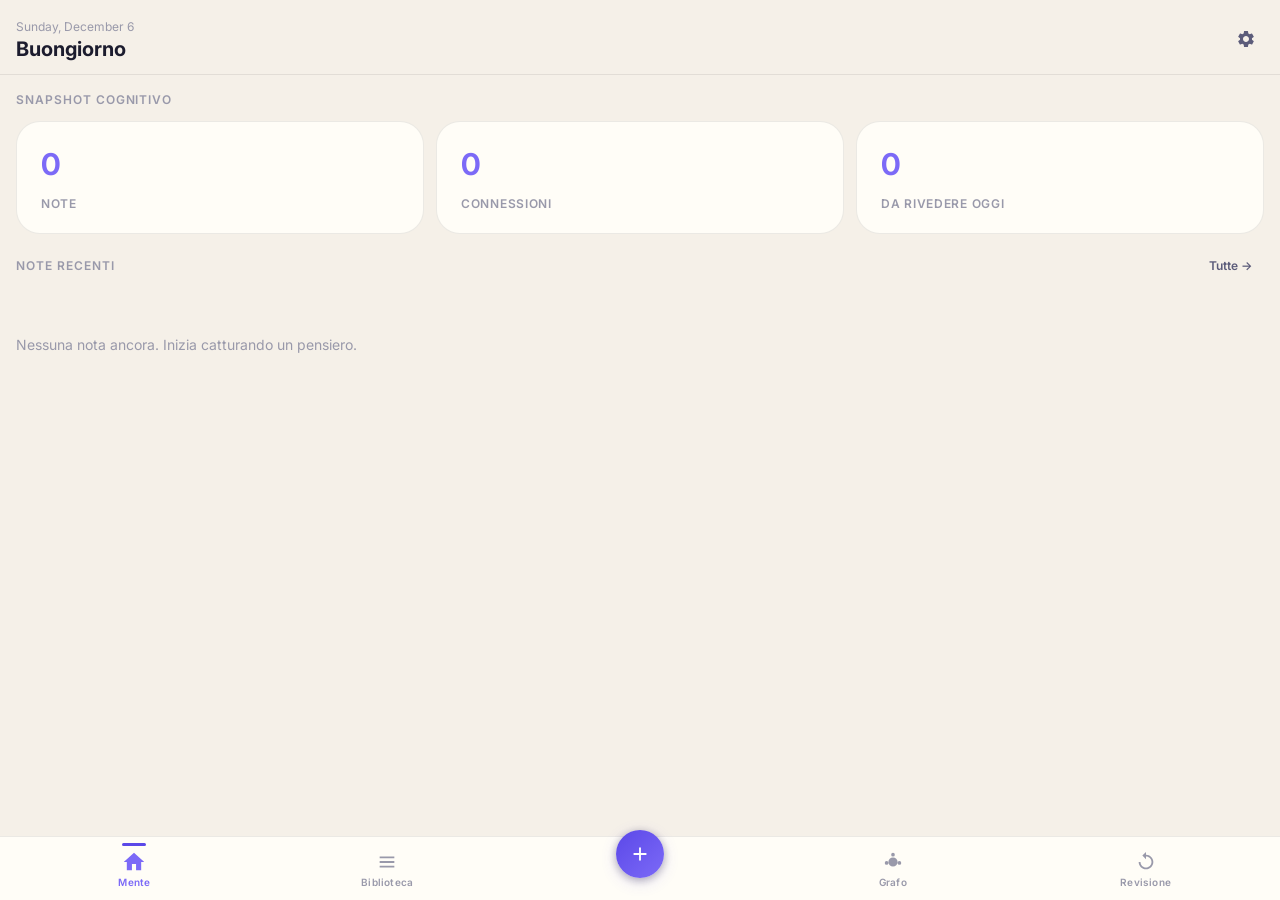
==== index.html @ 3ffc90a7 "feat: add graph, home, library, and review views with corresponding functionality - Implemented grap" ====
<!DOCTYPE html>
<html lang="it" data-lang="it" data-theme="auto">
<head>
  <meta charset="UTF-8" />
  <meta name="viewport" content="width=device-width, initial-scale=1.0, viewport-fit=cover" />
  <meta name="description" content="ExMnotes — Laboratorio di mente estesa. Note, connessioni, pensiero incarnato." />
  <meta name="theme-color" content="#1a1a2e" media="(prefers-color-scheme: dark)" />
  <meta name="theme-color" content="#f5f0e8" media="(prefers-color-scheme: light)" />
  <meta name="apple-mobile-web-app-capable" content="yes" />
  <meta name="apple-mobile-web-app-status-bar-style" content="black-translucent" />
  <meta name="apple-mobile-web-app-title" content="ExMnotes" />

  <title>ExMnotes</title>

  <link rel="manifest" href="manifest.json" />
  <link rel="icon" type="image/svg+xml" href="assets/icons/icon.svg" />
  <link rel="apple-touch-icon" href="assets/icons/icon-192.png" />
  <link rel="icon" type="image/png" sizes="192x192" href="assets/icons/icon-192.png" />

  <!-- CSS -->
  <link rel="stylesheet" href="css/tokens.css" />
  <link rel="stylesheet" href="css/base.css" />
  <link rel="stylesheet" href="css/layout.css" />
  <link rel="stylesheet" href="css/components.css" />
  <link rel="stylesheet" href="css/graph.css" />
  <link rel="stylesheet" href="css/transitions.css" />
</head>
<body>

  <div id="app">
    <!-- View area — filled by router -->
    <main id="view" role="main" aria-live="polite"></main>

    <!-- Bottom Navigation Bar — filled by bottomBar component -->
    <nav id="bottom-bar" role="navigation" aria-label="Navigazione principale"></nav>
  </div>

  <!-- Toast container -->
  <div id="toast-container" class="toast-container" role="status" aria-live="polite" aria-atomic="true"></div>

  <!-- Global Modal overlay -->
  <div id="modal-overlay" class="modal-overlay" role="dialog" aria-modal="true" aria-hidden="true">
    <div id="modal-drawer" class="modal-drawer">
      <div class="modal-handle" id="modal-handle"></div>
      <div id="modal-content" class="modal-content"></div>
    </div>
  </div>

  <!-- Settings Panel -->
  <div id="settings-overlay" class="modal-overlay settings-overlay" role="dialog" aria-modal="true" aria-hidden="true">
    <div id="settings-drawer" class="modal-drawer settings-drawer">
      <div class="modal-handle"></div>
      <div id="settings-content" class="modal-content"></div>
    </div>
  </div>

  <script type="module" src="js/app.js"></script>
</body>
</html>
---- css/tokens.css ----
/* =============================================================
   ExMnotes — Design Tokens
   Clark & Chalmers Extended Mind Lab
   ============================================================= */

:root {
  /* ── Palette: Night (Dark default) ── */
  --night-bg:         #0d0d1a;
  --night-surface:    #1a1a2e;
  --night-surface-2:  #16213e;
  --night-surface-3:  #0f3460;
  --night-border:     rgba(255,255,255,0.08);
  --night-border-2:   rgba(255,255,255,0.14);
  --night-text:       #e8e8f0;
  --night-text-2:     #9999bb;
  --night-text-3:     #5e5e88;
  --night-accent:     #7c6af7;
  --night-accent-2:   #a78bfa;
  --night-glow:       rgba(124,106,247,0.25);
  --night-amber:      #f0a500;
  --night-green:      #34d399;
  --night-red:        #f87171;
  --night-overlay:    rgba(0,0,0,0.65);

  /* ── Palette: Day (Light) ── */
  --day-bg:           #f5f0e8;
  --day-surface:      #fffdf7;
  --day-surface-2:    #ede8dd;
  --day-surface-3:    #d6cfc2;
  --day-border:       rgba(0,0,0,0.08);
  --day-border-2:     rgba(0,0,0,0.15);
  --day-text:         #1c1c2e;
  --day-text-2:       #5c5c7a;
  --day-text-3:       #9999aa;
  --day-accent:       #5b48e8;
  --day-accent-2:     #7c6af7;
  --day-glow:         rgba(91,72,232,0.18);
  --day-amber:        #d97706;
  --day-green:        #059669;
  --day-red:          #dc2626;
  --day-overlay:      rgba(0,0,0,0.40);

  /* ── Semantic tokens (default: dark) ── */
  --bg:          var(--night-bg);
  --surface:     var(--night-surface);
  --surface-2:   var(--night-surface-2);
  --surface-3:   var(--night-surface-3);
  --border:      var(--night-border);
  --border-2:    var(--night-border-2);
  --text:        var(--night-text);
  --text-2:      var(--night-text-2);
  --text-3:      var(--night-text-3);
  --accent:      var(--night-accent);
  --accent-2:    var(--night-accent-2);
  --glow:        var(--night-glow);
  --amber:       var(--night-amber);
  --green:       var(--night-green);
  --red:         var(--night-red);
  --overlay:     var(--night-overlay);

  /* ── Stage colors ── */
  --stage-seed:   #60a5fa;   /* blue  — seme */
  --stage-sprout: #34d399;   /* green — germoglio */
  --stage-mature: #f0a500;   /* amber — maturo */

  /* ── Typography ── */
  --font-sans:   'Inter', system-ui, -apple-system, sans-serif;
  --font-mono:   'JetBrains Mono', ui-monospace, monospace;
  --text-xs:     0.75rem;
  --text-sm:     0.875rem;
  --text-base:   1rem;
  --text-lg:     1.125rem;
  --text-xl:     1.25rem;
  --text-2xl:    1.5rem;
  --text-3xl:    1.875rem;
  --fw-normal:   400;
  --fw-medium:   500;
  --fw-semibold: 600;
  --fw-bold:     700;
  --lh-tight:    1.25;
  --lh-normal:   1.5;
  --lh-relaxed:  1.75;

  /* ── Spacing ── */
  --sp-1:  0.25rem;
  --sp-2:  0.5rem;
  --sp-3:  0.75rem;
  --sp-4:  1rem;
  --sp-5:  1.25rem;
  --sp-6:  1.5rem;
  --sp-8:  2rem;
  --sp-10: 2.5rem;
  --sp-12: 3rem;

  /* ── Radii ── */
  --r-sm:   0.375rem;
  --r-md:   0.75rem;
  --r-lg:   1rem;
  --r-xl:   1.5rem;
  --r-2xl:  2rem;
  --r-full: 9999px;

  /* ── Shadows ── */
  --shadow-sm:  0 1px 3px rgba(0,0,0,0.25);
  --shadow-md:  0 4px 16px rgba(0,0,0,0.3);
  --shadow-lg:  0 8px 32px rgba(0,0,0,0.4);
  --shadow-glow: 0 0 20px var(--glow);

  /* ── Timing ── */
  --ease-out:   cubic-bezier(0.22, 1, 0.36, 1);
  --ease-spring:cubic-bezier(0.34, 1.56, 0.64, 1);
  --dur-fast:   150ms;
  --dur-base:   250ms;
  --dur-slow:   400ms;

  /* ── Layout ── */
  --bottom-bar-h:  64px;
  --safe-bottom:   env(safe-area-inset-bottom, 0px);
  --view-padding:  var(--sp-4);
}

/* ── Light theme override ── */
@media (prefers-color-scheme: light) {
  html[data-theme="auto"] {
    --bg:        var(--day-bg);
    --surface:   var(--day-surface);
    --surface-2: var(--day-surface-2);
    --surface-3: var(--day-surface-3);
    --border:    var(--day-border);
    --border-2:  var(--day-border-2);
    --text:      var(--day-text);
    --text-2:    var(--day-text-2);
    --text-3:    var(--day-text-3);
    --accent:    var(--day-accent);
    --accent-2:  var(--day-accent-2);
    --glow:      var(--day-glow);
    --amber:     var(--day-amber);
    --green:     var(--day-green);
    --red:       var(--day-red);
    --overlay:   var(--day-overlay);
  }
}

html[data-theme="light"] {
  --bg:        var(--day-bg);
  --surface:   var(--day-surface);
  --surface-2: var(--day-surface-2);
  --surface-3: var(--day-surface-3);
  --border:    var(--day-border);
  --border-2:  var(--day-border-2);
  --text:      var(--day-text);
  --text-2:    var(--day-text-2);
  --text-3:    var(--day-text-3);
  --accent:    var(--day-accent);
  --accent-2:  var(--day-accent-2);
  --glow:      var(--day-glow);
  --amber:     var(--day-amber);
  --green:     var(--day-green);
  --red:       var(--day-red);
  --overlay:   var(--day-overlay);
}

html[data-theme="dark"] {
  --bg:        var(--night-bg);
  --surface:   var(--night-surface);
  --surface-2: var(--night-surface-2);
  --surface-3: var(--night-surface-3);
  --border:    var(--night-border);
  --border-2:  var(--night-border-2);
  --text:      var(--night-text);
  --text-2:    var(--night-text-2);
  --text-3:    var(--night-text-3);
  --accent:    var(--night-accent);
  --accent-2:  var(--night-accent-2);
  --glow:      var(--night-glow);
  --amber:     var(--night-amber);
  --green:     var(--night-green);
  --red:       var(--night-red);
  --overlay:   var(--night-overlay);
}
---- css/base.css ----
/* =============================================================
   ExMnotes — Base Reset
   ============================================================= */

@import url('https://fonts.googleapis.com/css2?family=Inter:wght@400;500;600;700&display=swap');

*, *::before, *::after {
  box-sizing: border-box;
  margin: 0;
  padding: 0;
  -webkit-tap-highlight-color: transparent;
}

html {
  height: 100%;
  height: 100dvh;
  overflow: hidden;           /* NO global scroll */
  font-size: 16px;
  -webkit-text-size-adjust: 100%;
  text-size-adjust: 100%;
}

body {
  height: 100%;
  height: 100dvh;
  overflow: hidden;           /* NO global scroll */
  background-color: var(--bg);
  color: var(--text);
  font-family: var(--font-sans);
  font-size: var(--text-base);
  line-height: var(--lh-normal);
  font-weight: var(--fw-normal);
  -webkit-font-smoothing: antialiased;
  -moz-osx-font-smoothing: grayscale;
  transition: background-color var(--dur-slow) var(--ease-out),
              color var(--dur-slow) var(--ease-out);
}

#app {
  height: 100%;
  height: 100dvh;
  overflow: hidden;
}

/* ── Global scrollbar hide (for inner scrollable areas) ── */
.scroll-x {
  overflow-x: auto;
  overflow-y: hidden;
  scrollbar-width: none;
  -ms-overflow-style: none;
}
.scroll-x::-webkit-scrollbar { display: none; }

.scroll-y {
  overflow-y: auto;
  overflow-x: hidden;
  scrollbar-width: none;
  -ms-overflow-style: none;
}
.scroll-y::-webkit-scrollbar { display: none; }

/* ── Typography ── */
h1 { font-size: var(--text-2xl); font-weight: var(--fw-bold); line-height: var(--lh-tight); }
h2 { font-size: var(--text-xl);  font-weight: var(--fw-semibold); line-height: var(--lh-tight); }
h3 { font-size: var(--text-lg);  font-weight: var(--fw-semibold); }
h4 { font-size: var(--text-base);font-weight: var(--fw-semibold); }
p  { line-height: var(--lh-relaxed); }

a {
  color: var(--accent-2);
  text-decoration: none;
}
a:hover { text-decoration: underline; }

button {
  cursor: pointer;
  border: none;
  background: none;
  font-family: inherit;
  font-size: inherit;
  color: inherit;
  outline: none;
}
button:focus-visible {
  outline: 2px solid var(--accent);
  outline-offset: 2px;
  border-radius: var(--r-sm);
}

input, textarea {
  font-family: inherit;
  font-size: inherit;
  color: inherit;
  outline: none;
  border: none;
  background: none;
}
input:focus-visible, textarea:focus-visible {
  outline: 2px solid var(--accent);
  outline-offset: 2px;
  border-radius: var(--r-sm);
}

img, svg { display: block; }

ul, ol { list-style: none; }

/* ── Utility classes ── */
.visually-hidden {
  position: absolute;
  width: 1px; height: 1px;
  padding: 0; margin: -1px;
  overflow: hidden;
  clip: rect(0,0,0,0);
  white-space: nowrap;
  border: 0;
}

.truncate {
  overflow: hidden;
  text-overflow: ellipsis;
  white-space: nowrap;
}

.clamp-2 {
  display: -webkit-box;
  -webkit-line-clamp: 2;
  -webkit-box-orient: vertical;
  overflow: hidden;
}

.clamp-3 {
  display: -webkit-box;
  -webkit-line-clamp: 3;
  -webkit-box-orient: vertical;
  overflow: hidden;
}

.text-accent   { color: var(--accent-2); }
.text-muted    { color: var(--text-2); }
.text-faint    { color: var(--text-3); }
.text-amber    { color: var(--amber); }
.text-green    { color: var(--green); }
.text-red      { color: var(--red); }

.fw-medium   { font-weight: var(--fw-medium); }
.fw-semibold { font-weight: var(--fw-semibold); }
.fw-bold     { font-weight: var(--fw-bold); }

.text-sm  { font-size: var(--text-sm); }
.text-xs  { font-size: var(--text-xs); }
.text-lg  { font-size: var(--text-lg); }
.text-xl  { font-size: var(--text-xl); }

.mt-auto { margin-top: auto; }
.ml-auto { margin-left: auto; }
.mr-auto { margin-right: auto; }
.gap-2 { gap: var(--sp-2); }
.gap-3 { gap: var(--sp-3); }
.gap-4 { gap: var(--sp-4); }

.flex     { display: flex; }
.flex-col { display: flex; flex-direction: column; }
.items-center { align-items: center; }
.justify-between { justify-content: space-between; }
.justify-center  { justify-content: center; }
.w-full   { width: 100%; }
.h-full   { height: 100%; }
---- css/layout.css ----
/* =============================================================
   ExMnotes — Layout
   ============================================================= */

/* ── App Shell ── */
#app {
  display: grid;
  grid-template-rows: 1fr auto;
  grid-template-columns: 1fr;
  grid-template-areas:
    "view"
    "nav";
}

/* ── View container ── */
#view {
  grid-area: view;
  position: relative;
  overflow: hidden;            /* views must manage their own inner scroll */
  background-color: var(--bg);
}

/* ── Bottom Navigation ── */
#bottom-bar {
  grid-area: nav;
  height: calc(var(--bottom-bar-h) + var(--safe-bottom));
  padding-bottom: var(--safe-bottom);
  background-color: var(--surface);
  border-top: 1px solid var(--border);
  backdrop-filter: blur(16px);
  -webkit-backdrop-filter: blur(16px);
  z-index: 100;
}

/* ── View Panel (each view uses this as root) ── */
.view-panel {
  position: absolute;
  inset: 0;
  display: flex;
  flex-direction: column;
  overflow: hidden;
  background-color: var(--bg);
}

/* ── View Header ── */
.view-header {
  flex-shrink: 0;
  display: flex;
  align-items: center;
  gap: var(--sp-3);
  padding: var(--sp-4) var(--sp-4) var(--sp-3);
  background-color: var(--bg);
  border-bottom: 1px solid var(--border);
  min-height: 56px;
}
.view-header h1,
.view-header h2 {
  font-size: var(--text-xl);
  font-weight: var(--fw-bold);
  flex: 1;
}
.view-header .header-actions {
  display: flex;
  align-items: center;
  gap: var(--sp-2);
}

/* ── View Body (inner scroll zone — only area that can scroll) ── */
.view-body {
  flex: 1;
  min-height: 0;
  overflow-y: auto;
  overflow-x: hidden;
  scrollbar-width: none;
  padding: var(--sp-4);
  display: flex;
  flex-direction: column;
  gap: var(--sp-4);
}
.view-body::-webkit-scrollbar { display: none; }

/* ── View Footer (sticky inside view) ── */
.view-footer {
  flex-shrink: 0;
  padding: var(--sp-3) var(--sp-4);
  padding-bottom: calc(var(--sp-3) + var(--safe-bottom));
  border-top: 1px solid var(--border);
  background-color: var(--surface);
}

/* ── Card Grid Layout ── */
.card-grid {
  display: grid;
  grid-template-columns: repeat(2, 1fr);
  gap: var(--sp-3);
}
@media (min-width: 600px) {
  .card-grid {
    grid-template-columns: repeat(3, 1fr);
  }
}
@media (min-width: 900px) {
  .card-grid {
    grid-template-columns: repeat(4, 1fr);
  }
}

/* ── Horizontal scroll strip ── */
.h-strip {
  display: flex;
  gap: var(--sp-3);
  padding: 0 var(--sp-4);
  overflow-x: auto;
  overflow-y: hidden;
  scrollbar-width: none;
  -ms-overflow-style: none;
}
.h-strip::-webkit-scrollbar { display: none; }

/* ── Section block ── */
.section {
  display: flex;
  flex-direction: column;
  gap: var(--sp-3);
}
.section-label {
  font-size: var(--text-xs);
  font-weight: var(--fw-semibold);
  letter-spacing: 0.08em;
  text-transform: uppercase;
  color: var(--text-3);
}

/* ── Divider ── */
.divider {
  height: 1px;
  background-color: var(--border);
  border: none;
  flex-shrink: 0;
}

/* ── Empty state ── */
.empty-state {
  display: flex;
  flex-direction: column;
  align-items: center;
  justify-content: center;
  gap: var(--sp-4);
  padding: var(--sp-12) var(--sp-8);
  text-align: center;
  color: var(--text-3);
}
.empty-state .empty-icon {
  font-size: 3rem;
  opacity: 0.5;
}
.empty-state p {
  font-size: var(--text-sm);
  line-height: var(--lh-relaxed);
  max-width: 24ch;
}

/* ── Pagination strip ── */
.pagination {
  display: flex;
  align-items: center;
  justify-content: center;
  gap: var(--sp-3);
  padding: var(--sp-4) 0;
  flex-shrink: 0;
}
.pagination-dot {
  width: 8px;
  height: 8px;
  border-radius: var(--r-full);
  background-color: var(--border-2);
  transition: background-color var(--dur-base) var(--ease-out),
              transform var(--dur-base) var(--ease-spring);
  cursor: pointer;
  border: none;
}
.pagination-dot.active {
  background-color: var(--accent);
  transform: scale(1.4);
}
---- css/components.css ----
/* =============================================================
   ExMnotes — Components
   ============================================================= */

/* ── Bottom Bar ── */
.bottom-bar-inner {
  display: flex;
  align-items: stretch;
  height: var(--bottom-bar-h);
  padding: 0 var(--sp-2);
}
.nav-tab {
  flex: 1;
  display: flex;
  flex-direction: column;
  align-items: center;
  justify-content: center;
  gap: 4px;
  padding: 0 var(--sp-2);
  color: var(--text-3);
  border: none;
  background: none;
  cursor: pointer;
  position: relative;
  transition: color var(--dur-base) var(--ease-out);
  border-radius: var(--r-md);
  -webkit-tap-highlight-color: transparent;
}
.nav-tab.active {
  color: var(--accent-2);
}
.nav-tab .tab-icon {
  width: 22px;
  height: 22px;
  transition: transform var(--dur-base) var(--ease-spring);
}
.nav-tab.active .tab-icon {
  transform: scale(1.12);
}
.nav-tab .tab-label {
  font-size: 10px;
  font-weight: var(--fw-semibold);
  letter-spacing: 0.02em;
  line-height: 1;
}
/* Active pill indicator */
.nav-tab::before {
  content: '';
  position: absolute;
  top: 6px;
  left: 50%;
  transform: translateX(-50%) scaleX(0);
  width: 24px;
  height: 3px;
  border-radius: var(--r-full);
  background-color: var(--accent);
  transition: transform var(--dur-base) var(--ease-spring);
}
.nav-tab.active::before {
  transform: translateX(-50%) scaleX(1);
}

/* ── FAB (center capture tab) ── */
.nav-tab.nav-fab {
  color: white;
}
.nav-tab.nav-fab .fab-circle {
  width: 48px;
  height: 48px;
  border-radius: var(--r-full);
  background: linear-gradient(135deg, var(--accent), var(--accent-2));
  display: flex;
  align-items: center;
  justify-content: center;
  transform: translateY(-8px);
  box-shadow: 0 4px 16px var(--glow), 0 2px 8px rgba(0,0,0,0.3);
  transition: transform var(--dur-base) var(--ease-spring),
              box-shadow var(--dur-base) var(--ease-out);
}
.nav-tab.nav-fab.active .fab-circle,
.nav-tab.nav-fab:active .fab-circle {
  transform: translateY(-8px) scale(0.94);
  box-shadow: 0 2px 8px var(--glow);
}
.nav-tab.nav-fab::before { display: none; }
.nav-tab.nav-fab .tab-label { opacity: 0; }

/* ── Card ── */
.card {
  background-color: var(--surface);
  border: 1px solid var(--border);
  border-radius: var(--r-lg);
  padding: var(--sp-4);
  transition: background-color var(--dur-base) var(--ease-out),
              border-color var(--dur-base) var(--ease-out),
              transform var(--dur-fast) var(--ease-out),
              box-shadow var(--dur-base) var(--ease-out);
  cursor: pointer;
  -webkit-tap-highlight-color: transparent;
  position: relative;
  overflow: hidden;
}
.card:active {
  transform: scale(0.97);
}
@media (hover: hover) {
  .card:hover {
    border-color: var(--border-2);
    box-shadow: var(--shadow-md);
  }
}

/* ── Note Card ── */
.note-card {
  display: flex;
  flex-direction: column;
  gap: var(--sp-2);
  min-height: 120px;
}
.note-card-thumb {
  width: 100%;
  height: 80px;
  object-fit: cover;
  border-radius: var(--r-sm);
  background-color: var(--surface-2);
  flex-shrink: 0;
}
.note-card-title {
  font-size: var(--text-sm);
  font-weight: var(--fw-semibold);
  line-height: var(--lh-tight);
}
.note-card-body {
  font-size: var(--text-xs);
  color: var(--text-2);
  line-height: var(--lh-normal);
}
.note-card-footer {
  display: flex;
  align-items: center;
  justify-content: space-between;
  margin-top: auto;
  gap: var(--sp-2);
}
.note-card-meta {
  font-size: var(--text-xs);
  color: var(--text-3);
}

/* ── Stage Badge ── */
.stage-badge {
  display: inline-flex;
  align-items: center;
  gap: 4px;
  font-size: var(--text-xs);
  font-weight: var(--fw-semibold);
  padding: 2px var(--sp-2);
  border-radius: var(--r-full);
  white-space: nowrap;
}
.stage-badge.seed   { color: var(--stage-seed);   background: rgba(96,165,250,0.15); }
.stage-badge.sprout { color: var(--stage-sprout); background: rgba(52,211,153,0.15); }
.stage-badge.mature { color: var(--stage-mature); background: rgba(240,165,0,0.18); }
.stage-badge::before { content: ''; width: 6px; height: 6px; border-radius: 50%; background: currentColor; }

/* ── Tag Chip ── */
.tag-chip {
  display: inline-flex;
  align-items: center;
  gap: var(--sp-1);
  font-size: var(--text-xs);
  font-weight: var(--fw-medium);
  padding: 3px var(--sp-3);
  border-radius: var(--r-full);
  background-color: var(--surface-2);
  border: 1px solid var(--border);
  color: var(--text-2);
  cursor: pointer;
  transition: background-color var(--dur-fast) var(--ease-out),
              border-color var(--dur-fast) var(--ease-out),
              color var(--dur-fast) var(--ease-out);
  white-space: nowrap;
  -webkit-tap-highlight-color: transparent;
}
.tag-chip.active {
  background-color: var(--accent);
  border-color: var(--accent);
  color: white;
}
.tag-chip .chip-remove {
  width: 14px;
  height: 14px;
  display: flex;
  align-items: center;
  justify-content: center;
  border-radius: 50%;
  background: rgba(255,255,255,0.2);
  font-size: 10px;
  line-height: 1;
  margin-left: 2px;
}

/* ── Button ── */
.btn {
  display: inline-flex;
  align-items: center;
  justify-content: center;
  gap: var(--sp-2);
  padding: var(--sp-3) var(--sp-5);
  border-radius: var(--r-md);
  font-weight: var(--fw-semibold);
  font-size: var(--text-sm);
  cursor: pointer;
  transition: opacity var(--dur-fast), transform var(--dur-fast) var(--ease-out),
              background-color var(--dur-base) var(--ease-out);
  -webkit-tap-highlight-color: transparent;
  white-space: nowrap;
  border: none;
  font-family: inherit;
}
.btn:active { transform: scale(0.96); }
.btn:disabled { opacity: 0.45; pointer-events: none; }

.btn-primary {
  background: linear-gradient(135deg, var(--accent), var(--accent-2));
  color: white;
  box-shadow: 0 4px 12px var(--glow);
}
.btn-secondary {
  background-color: var(--surface-2);
  color: var(--text);
  border: 1px solid var(--border-2);
}
.btn-danger {
  background-color: rgba(248,113,113,0.15);
  color: var(--red);
  border: 1px solid rgba(248,113,113,0.3);
}
.btn-ghost {
  background: transparent;
  color: var(--text-2);
  padding: var(--sp-2);
}
.btn-ghost:hover { color: var(--text); }

.btn-full { width: 100%; border-radius: var(--r-lg); padding: var(--sp-4); }
.btn-sm { padding: var(--sp-2) var(--sp-3); font-size: var(--text-xs); border-radius: var(--r-sm); }

/* ── Icon Button ── */
.icon-btn {
  width: 36px;
  height: 36px;
  border-radius: var(--r-md);
  display: flex;
  align-items: center;
  justify-content: center;
  color: var(--text-2);
  transition: background-color var(--dur-fast), color var(--dur-fast);
  cursor: pointer;
  flex-shrink: 0;
}
.icon-btn:hover { background-color: var(--surface-2); color: var(--text); }
.icon-btn:active { background-color: var(--surface-3); }

/* ── Modal / Drawer ── */
.modal-overlay {
  position: fixed;
  inset: 0;
  background-color: var(--overlay);
  z-index: 200;
  display: flex;
  align-items: flex-end;
  transition: opacity var(--dur-base) var(--ease-out);
  opacity: 0;
  pointer-events: none;
  backdrop-filter: blur(4px);
  -webkit-backdrop-filter: blur(4px);
}
.modal-overlay.open {
  opacity: 1;
  pointer-events: all;
}
.modal-drawer {
  width: 100%;
  max-height: 92dvh;
  background-color: var(--surface);
  border-radius: var(--r-2xl) var(--r-2xl) 0 0;
  border-top: 1px solid var(--border-2);
  display: flex;
  flex-direction: column;
  overflow: hidden;
  transform: translateY(100%);
  transition: transform var(--dur-slow) var(--ease-out);
  box-shadow: 0 -8px 32px rgba(0,0,0,0.3);
}
.modal-overlay.open .modal-drawer {
  transform: translateY(0);
}
.modal-handle {
  flex-shrink: 0;
  display: flex;
  justify-content: center;
  padding: var(--sp-3) var(--sp-4) var(--sp-2);
  cursor: grab;
}
.modal-handle::after {
  content: '';
  width: 36px;
  height: 4px;
  border-radius: var(--r-full);
  background-color: var(--border-2);
}
.modal-content {
  flex: 1;
  min-height: 0;
  overflow-y: auto;
  overflow-x: hidden;
  scrollbar-width: none;
  padding: 0 var(--sp-4) calc(var(--sp-6) + var(--safe-bottom));
}
.modal-content::-webkit-scrollbar { display: none; }

/* Settings drawer is wider */
.settings-drawer {
  max-height: 80dvh;
}

/* ── Modal Header ── */
.modal-header {
  display: flex;
  align-items: center;
  justify-content: space-between;
  padding: var(--sp-2) var(--sp-4) var(--sp-4);
  flex-shrink: 0;
}
.modal-title {
  font-size: var(--text-lg);
  font-weight: var(--fw-bold);
}

/* ── Toast ── */
.toast-container {
  position: fixed;
  bottom: calc(var(--bottom-bar-h) + var(--safe-bottom) + var(--sp-4));
  left: 50%;
  transform: translateX(-50%);
  z-index: 500;
  display: flex;
  flex-direction: column-reverse;
  gap: var(--sp-2);
  align-items: center;
  pointer-events: none;
  width: min(92vw, 380px);
}
.toast {
  display: flex;
  align-items: center;
  gap: var(--sp-3);
  padding: var(--sp-3) var(--sp-4);
  border-radius: var(--r-lg);
  background-color: var(--surface-3);
  border: 1px solid var(--border-2);
  box-shadow: var(--shadow-lg);
  font-size: var(--text-sm);
  font-weight: var(--fw-medium);
  color: var(--text);
  pointer-events: all;
  will-change: transform, opacity;
  animation: toast-in var(--dur-slow) var(--ease-spring) both;
  max-width: 100%;
}
.toast.out { animation: toast-out var(--dur-base) var(--ease-out) both; }
.toast-dot {
  width: 8px; height: 8px;
  border-radius: 50%;
  flex-shrink: 0;
}
.toast.success .toast-dot { background: var(--green); }
.toast.error   .toast-dot { background: var(--red); }
.toast.info    .toast-dot { background: var(--accent-2); }

@keyframes toast-in {
  from { opacity: 0; transform: translateY(12px) scale(0.92); }
  to   { opacity: 1; transform: translateY(0)    scale(1); }
}
@keyframes toast-out {
  from { opacity: 1; transform: scale(1); }
  to   { opacity: 0; transform: scale(0.88); }
}

/* ── Form fields ── */
.field-group {
  display: flex;
  flex-direction: column;
  gap: var(--sp-2);
}
.field-label {
  font-size: var(--text-xs);
  font-weight: var(--fw-semibold);
  letter-spacing: 0.06em;
  text-transform: uppercase;
  color: var(--text-3);
}
.field-input {
  width: 100%;
  background-color: var(--surface-2);
  border: 1px solid var(--border);
  border-radius: var(--r-md);
  padding: var(--sp-3) var(--sp-4);
  color: var(--text);
  font-size: var(--text-base);
  font-family: inherit;
  transition: border-color var(--dur-fast);
  resize: none;
}
.field-input:focus {
  border-color: var(--accent);
  outline: none;
}
.field-input::placeholder { color: var(--text-3); }

.field-textarea {
  min-height: 100px;
  max-height: 40dvh;
}

/* ── Search Bar ── */
.search-bar {
  position: relative;
  flex-shrink: 0;
}
.search-bar .search-icon {
  position: absolute;
  left: var(--sp-3);
  top: 50%;
  transform: translateY(-50%);
  color: var(--text-3);
  pointer-events: none;
  width: 16px;
  height: 16px;
}
.search-bar .field-input {
  padding-left: calc(var(--sp-3) + 16px + var(--sp-2));
}

/* ── Stat Card ── */
.stat-card {
  background-color: var(--surface);
  border: 1px solid var(--border);
  border-radius: var(--r-xl);
  padding: var(--sp-5) var(--sp-6);
  display: flex;
  flex-direction: column;
  gap: var(--sp-2);
}
.stat-value {
  font-size: var(--text-3xl);
  font-weight: var(--fw-bold);
  letter-spacing: -0.02em;
  color: var(--accent-2);
}
.stat-label {
  font-size: var(--text-xs);
  color: var(--text-3);
  font-weight: var(--fw-semibold);
  letter-spacing: 0.06em;
  text-transform: uppercase;
}

/* ── Progress Bar ── */
.progress-bar {
  width: 100%;
  height: 4px;
  background-color: var(--surface-2);
  border-radius: var(--r-full);
  overflow: hidden;
  flex-shrink: 0;
}
.progress-bar-fill {
  height: 100%;
  border-radius: var(--r-full);
  background: linear-gradient(90deg, var(--accent), var(--accent-2));
  transition: width var(--dur-slow) var(--ease-out);
}

/* ── Image preview ── */
.image-preview {
  position: relative;
  border-radius: var(--r-lg);
  overflow: hidden;
  background-color: var(--surface-2);
  border: 1px solid var(--border);
}
.image-preview img {
  width: 100%;
  max-height: 30dvh;
  object-fit: cover;
  display: block;
}
.image-preview .preview-remove {
  position: absolute;
  top: var(--sp-2);
  right: var(--sp-2);
  width: 28px;
  height: 28px;
  border-radius: 50%;
  background-color: rgba(0,0,0,0.6);
  color: white;
  display: flex;
  align-items: center;
  justify-content: center;
  cursor: pointer;
  border: none;
  font-size: 14px;
  line-height: 1;
}

/* ── Stage selector ── */
.stage-selector {
  display: flex;
  gap: var(--sp-2);
}
.stage-option {
  flex: 1;
  display: flex;
  flex-direction: column;
  align-items: center;
  gap: var(--sp-1);
  padding: var(--sp-3);
  border-radius: var(--r-lg);
  border: 2px solid var(--border);
  cursor: pointer;
  transition: border-color var(--dur-base), background-color var(--dur-base);
  background: none;
  font-family: inherit;
}
.stage-option.selected {
  border-color: currentColor;
  background-color: rgba(currentColor, 0.1);
}
.stage-option.seed   { color: var(--stage-seed); }
.stage-option.sprout { color: var(--stage-sprout); }
.stage-option.mature { color: var(--stage-mature); }
.stage-option.seed.selected   { background-color: rgba(96,165,250,0.12); }
.stage-option.sprout.selected { background-color: rgba(52,211,153,0.12); }
.stage-option.mature.selected { background-color: rgba(240,165,0,0.12); }
.stage-option .stage-emoji { font-size: 1.5rem; }
.stage-option .stage-name  { font-size: var(--text-xs); font-weight: var(--fw-semibold); }

/* ── Settings rows ── */
.settings-row {
  display: flex;
  align-items: center;
  justify-content: space-between;
  padding: var(--sp-4) 0;
  border-bottom: 1px solid var(--border);
  gap: var(--sp-4);
}
.settings-row:last-child { border-bottom: none; }
.settings-row-info { flex: 1; }
.settings-row-title { font-weight: var(--fw-semibold); font-size: var(--text-sm); }
.settings-row-desc  { font-size: var(--text-xs); color: var(--text-3); margin-top: 2px; }

/* ── Toggle switch ── */
.toggle {
  position: relative;
  width: 44px;
  height: 26px;
  flex-shrink: 0;
}
.toggle input { opacity: 0; width: 0; height: 0; position: absolute; }
.toggle-track {
  position: absolute;
  inset: 0;
  border-radius: var(--r-full);
  background-color: var(--border-2);
  cursor: pointer;
  transition: background-color var(--dur-base) var(--ease-out);
}
.toggle input:checked + .toggle-track { background-color: var(--accent); }
.toggle-track::after {
  content: '';
  position: absolute;
  top: 3px;
  left: 3px;
  width: 20px;
  height: 20px;
  border-radius: 50%;
  background: white;
  box-shadow: var(--shadow-sm);
  transition: transform var(--dur-base) var(--ease-spring);
}
.toggle input:checked + .toggle-track::after { transform: translateX(18px); }

/* ── Link badge (backlink count) ── */
.link-badge {
  display: inline-flex;
  align-items: center;
  gap: 3px;
  font-size: var(--text-xs);
  color: var(--text-3);
}
.link-badge svg { width: 12px; height: 12px; }

/* ── Review card ── */
.review-card {
  background-color: var(--surface);
  border: 1px solid var(--border-2);
  border-radius: var(--r-2xl);
  padding: var(--sp-8);
  display: flex;
  flex-direction: column;
  gap: var(--sp-6);
  box-shadow: 0 4px 24px rgba(0,0,0,0.2);
}
.review-actions {
  display: flex;
  gap: var(--sp-3);
}
.review-actions .btn { flex: 1; }
.btn-hard   { background-color: rgba(248,113,113,0.15); color: var(--red);    border: 1px solid rgba(248,113,113,0.3); }
.btn-ok     { background-color: var(--surface-2);      color: var(--text);    border: 1px solid var(--border-2); }
.btn-easy   { background-color: rgba(52,211,153,0.15); color: var(--green);  border: 1px solid rgba(52,211,153,0.3); }

/* ── Celebration ── */
.celebration {
  position: absolute;
  inset: 0;
  display: flex;
  flex-direction: column;
  align-items: center;
  justify-content: center;
  gap: var(--sp-6);
  pointer-events: none;
  text-align: center;
  padding: var(--sp-8);
}
.celebration .big-emoji {
  font-size: 4rem;
  animation: float 3s ease-in-out infinite;
}
@keyframes float {
  0%, 100% { transform: translateY(0); }
  50%       { transform: translateY(-10px); }
}

/* ── Backlink list ── */
.backlink-list {
  display: flex;
  flex-direction: column;
  gap: var(--sp-2);
}
.backlink-item {
  display: flex;
  align-items: center;
  gap: var(--sp-3);
  padding: var(--sp-3) var(--sp-4);
  background-color: var(--surface-2);
  border-radius: var(--r-md);
  border: 1px solid var(--border);
  cursor: pointer;
  transition: background-color var(--dur-fast);
  -webkit-tap-highlight-color: transparent;
}
.backlink-item:active { background-color: var(--surface-3); }
.backlink-arrow { color: var(--accent-2); font-size: 14px; margin-left: auto; }

/* ── Graph overlay controls ── */
.graph-controls {
  position: absolute;
  bottom: var(--sp-4);
  right: var(--sp-4);
  display: flex;
  flex-direction: column;
  gap: var(--sp-2);
  z-index: 10;
}
.graph-filter-bar {
  position: absolute;
  bottom: var(--sp-4);
  left: var(--sp-4);
  right: 80px;
  z-index: 10;
  display: flex;
  gap: var(--sp-2);
  overflow-x: auto;
  scrollbar-width: none;
  padding-bottom: 2px;
}
.graph-filter-bar::-webkit-scrollbar { display: none; }
---- css/graph.css ----
/* =============================================================
   ExMnotes — Graph View
   ============================================================= */

.graph-container {
  position: relative;
  width: 100%;
  height: 100%;
  overflow: hidden;
  background: radial-gradient(ellipse at 30% 30%, rgba(124,106,247,0.06) 0%, transparent 60%),
              radial-gradient(ellipse at 70% 70%, rgba(52,211,153,0.04) 0%, transparent 60%),
              var(--bg);
  touch-action: none;
  user-select: none;
  -webkit-user-select: none;
}

/* ── SVG canvas ── */
#graph-svg {
  width: 100%;
  height: 100%;
  display: block;
}

/* ── Edges ── */
.graph-edge {
  stroke: var(--border-2);
  stroke-width: 1.5;
  fill: none;
  transition: stroke var(--dur-base), stroke-opacity var(--dur-base);
  pointer-events: none;
}
.graph-edge.highlighted {
  stroke: var(--accent-2);
  stroke-opacity: 0.8;
  stroke-width: 2;
}
.graph-edge-label {
  font-family: var(--font-sans);
  font-size: 9px;
  fill: var(--text-3);
  pointer-events: none;
  text-anchor: middle;
  dominant-baseline: middle;
}

/* ── Nodes ── */
.graph-node {
  cursor: pointer;
  transition: filter var(--dur-base);
}
.graph-node:active { filter: brightness(1.3); }

.graph-node-circle {
  transition: r var(--dur-base) var(--ease-spring),
              fill var(--dur-base),
              stroke-opacity var(--dur-base);
}
.graph-node.seed   .graph-node-circle { fill: rgba(96,165,250,0.2);  stroke: var(--stage-seed);   }
.graph-node.sprout .graph-node-circle { fill: rgba(52,211,153,0.2);  stroke: var(--stage-sprout); }
.graph-node.mature .graph-node-circle { fill: rgba(240,165,0,0.2);   stroke: var(--stage-mature); }

.graph-node-circle {
  stroke-width: 2;
  stroke-opacity: 0.8;
}
.graph-node.selected .graph-node-circle {
  stroke-opacity: 1;
  stroke-width: 2.5;
  filter: drop-shadow(0 0 8px currentColor);
}

.graph-node-label {
  font-family: var(--font-sans);
  font-size: 11px;
  font-weight: 600;
  fill: var(--text);
  pointer-events: none;
  text-anchor: middle;
  dominant-baseline: middle;
  paint-order: stroke;
  stroke: var(--bg);
  stroke-width: 4px;
  stroke-linejoin: round;
}

/* ── Node hovercard ── */
.graph-hovercard {
  position: absolute;
  background-color: var(--surface);
  border: 1px solid var(--border-2);
  border-radius: var(--r-lg);
  padding: var(--sp-4);
  box-shadow: var(--shadow-lg);
  min-width: 180px;
  max-width: 240px;
  z-index: 20;
  pointer-events: all;
  animation: hovercard-in var(--dur-base) var(--ease-out) both;
}
@keyframes hovercard-in {
  from { opacity: 0; transform: translateY(6px) scale(0.96); }
  to   { opacity: 1; transform: translateY(0)   scale(1); }
}
.hovercard-title {
  font-size: var(--text-sm);
  font-weight: var(--fw-bold);
  margin-bottom: var(--sp-2);
}
.hovercard-body {
  font-size: var(--text-xs);
  color: var(--text-2);
  line-height: var(--lh-normal);
  margin-bottom: var(--sp-3);
}
.hovercard-footer {
  display: flex;
  align-items: center;
  justify-content: space-between;
}

/* ── Graph empty state ── */
.graph-empty {
  position: absolute;
  inset: 0;
  display: flex;
  flex-direction: column;
  align-items: center;
  justify-content: center;
  gap: var(--sp-4);
  text-align: center;
  padding: var(--sp-8);
  pointer-events: none;
}
---- css/transitions.css ----
/* =============================================================
   ExMnotes — View Transitions & Animations
   ============================================================= */

/* ── View Transitions API ── */
@view-transition {
  navigation: auto;
}

::view-transition-old(root) {
  animation: view-out var(--dur-slow) var(--ease-out) both;
}
::view-transition-new(root) {
  animation: view-in var(--dur-slow) var(--ease-out) both;
}

@keyframes view-out {
  from { opacity: 1; transform: translateX(0); }
  to   { opacity: 0; transform: translateX(-20px); }
}
@keyframes view-in {
  from { opacity: 0; transform: translateX(20px); }
  to   { opacity: 1; transform: translateX(0); }
}

/* ── Programmatic transitions (fallback + manual routes) ── */
.view-panel {
  view-transition-name: view-panel;
}

/* Slide directions */
.slide-left-enter  { animation: slide-from-right var(--dur-slow) var(--ease-out) both; }
.slide-left-leave  { animation: slide-to-left    var(--dur-slow) var(--ease-out) both; }
.slide-right-enter { animation: slide-from-left  var(--dur-slow) var(--ease-out) both; }
.slide-right-leave { animation: slide-to-right   var(--dur-slow) var(--ease-out) both; }
.fade-enter        { animation: fade-in  var(--dur-base) var(--ease-out) both; }
.fade-leave        { animation: fade-out var(--dur-base) var(--ease-out) both; }

@keyframes slide-from-right {
  from { transform: translateX(32px); opacity: 0; }
  to   { transform: translateX(0);    opacity: 1; }
}
@keyframes slide-to-left {
  from { transform: translateX(0);    opacity: 1; }
  to   { transform: translateX(-32px);opacity: 0; }
}
@keyframes slide-from-left {
  from { transform: translateX(-32px); opacity: 0; }
  to   { transform: translateX(0);     opacity: 1; }
}
@keyframes slide-to-right {
  from { transform: translateX(0);   opacity: 1; }
  to   { transform: translateX(32px);opacity: 0; }
}
@keyframes fade-in {
  from { opacity: 0; transform: scale(0.98); }
  to   { opacity: 1; transform: scale(1); }
}
@keyframes fade-out {
  from { opacity: 1; transform: scale(1); }
  to   { opacity: 0; transform: scale(1.02); }
}

/* ── Staggered list animations ── */
.stagger-item {
  animation: stagger-in var(--dur-slow) var(--ease-out) both;
}
.stagger-item:nth-child(1)  { animation-delay:  0ms; }
.stagger-item:nth-child(2)  { animation-delay: 40ms; }
.stagger-item:nth-child(3)  { animation-delay: 80ms; }
.stagger-item:nth-child(4)  { animation-delay:120ms; }
.stagger-item:nth-child(5)  { animation-delay:160ms; }
.stagger-item:nth-child(6)  { animation-delay:200ms; }
.stagger-item:nth-child(7)  { animation-delay:240ms; }
.stagger-item:nth-child(8)  { animation-delay:280ms; }
.stagger-item:nth-child(9)  { animation-delay:320ms; }
.stagger-item:nth-child(10) { animation-delay:360ms; }
.stagger-item:nth-child(n+11) { animation-delay:400ms; }

@keyframes stagger-in {
  from { opacity: 0; transform: translateY(12px); }
  to   { opacity: 1; transform: translateY(0); }
}

/* ── Page enter (view body rows) ── */
.view-enter {
  animation: fade-in var(--dur-slow) var(--ease-out) both;
}

/* ── Pulse glow on accent elements ── */
.glow-pulse {
  animation: glow-pulse 2s ease-in-out infinite;
}
@keyframes glow-pulse {
  0%, 100% { box-shadow: 0 0 8px var(--glow); }
  50%       { box-shadow: 0 0 24px var(--glow), 0 0 4px var(--accent); }
}

/* ── Spin ── */
.spin {
  animation: spin 1s linear infinite;
}
@keyframes spin {
  from { transform: rotate(0deg); }
  to   { transform: rotate(360deg); }
}

/* ── Bounce dot ── */
.bounce-dot {
  animation: bounce-dot 1.4s ease-in-out infinite both;
}
@keyframes bounce-dot {
  0%, 80%, 100% { transform: scale(0); opacity: 0.3; }
  40%           { transform: scale(1); opacity: 1; }
}

/* ── Confetti particles ── */
.confetti-particle {
  position: absolute;
  width: 8px;
  height: 8px;
  border-radius: 2px;
  animation: confetti-fall linear both;
}
@keyframes confetti-fall {
  0%   { transform: translateY(-20px) rotate(0deg);   opacity: 1; }
  100% { transform: translateY(100dvh) rotate(720deg); opacity: 0; }
}

/* ── Shimmer skeleton ── */
.skeleton {
  background: linear-gradient(
    90deg,
    var(--surface-2) 25%,
    var(--surface-3) 50%,
    var(--surface-2) 75%
  );
  background-size: 200% 100%;
  animation: shimmer 1.5s ease-in-out infinite;
  border-radius: var(--r-sm);
}
@keyframes shimmer {
  0%   { background-position: 200% 0; }
  100% { background-position: -200% 0; }
}

/* ── Reduce motion ── */
@media (prefers-reduced-motion: reduce) {
  *, *::before, *::after {
    animation-duration: 0.01ms !important;
    animation-iteration-count: 1 !important;
    transition-duration: 0.01ms !important;
  }
}
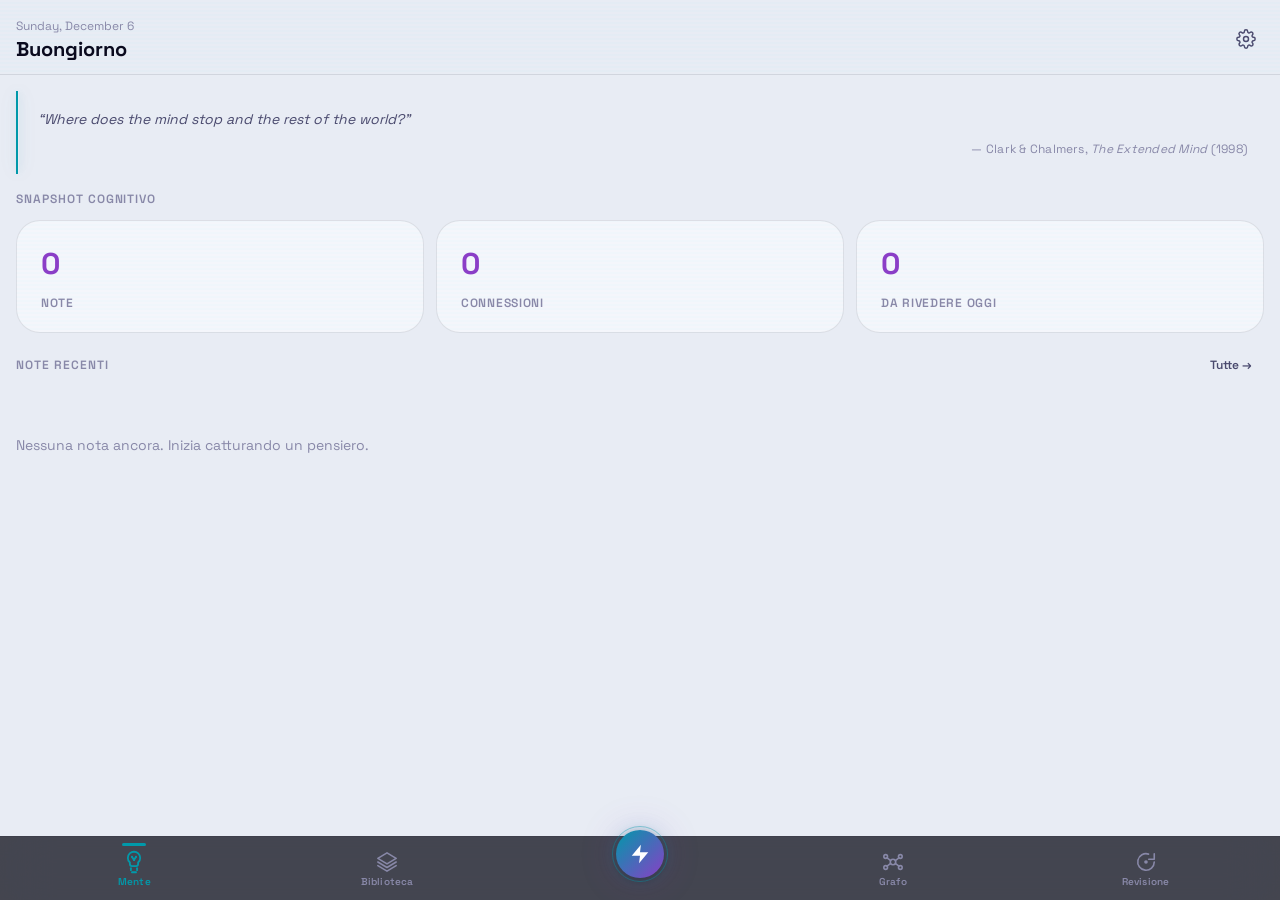
==== commit 5f293a96: "feat: add PDF viewer component with bookmarking and translation features - Implemented a new PDF vie" ====
--- a/index.html
+++ b/index.html
@@ -3,9 +3,9 @@
 <head>
   <meta charset="UTF-8" />
   <meta name="viewport" content="width=device-width, initial-scale=1.0, viewport-fit=cover" />
-  <meta name="description" content="ExMnotes — Laboratorio di mente estesa. Note, connessioni, pensiero incarnato." />
-  <meta name="theme-color" content="#1a1a2e" media="(prefers-color-scheme: dark)" />
-  <meta name="theme-color" content="#f5f0e8" media="(prefers-color-scheme: light)" />
+  <meta name="description" content="ExMnotes — Console neurale per la mente estesa. Note, sinapsi, rete di pensiero." />
+  <meta name="theme-color" content="#050510" media="(prefers-color-scheme: dark)" />
+  <meta name="theme-color" content="#e8ecf4" media="(prefers-color-scheme: light)" />
   <meta name="apple-mobile-web-app-capable" content="yes" />
   <meta name="apple-mobile-web-app-status-bar-style" content="black-translucent" />
   <meta name="apple-mobile-web-app-title" content="ExMnotes" />
--- a/css/tokens.css
+++ b/css/tokens.css
@@ -1,43 +1,45 @@
 /* =============================================================
    ExMnotes — Design Tokens
-   Clark & Chalmers Extended Mind Lab
+   Neural Console — Extended Mind Cyberpunk
    ============================================================= */
 
 :root {
   /* ── Palette: Night (Dark default) ── */
-  --night-bg:         #0d0d1a;
-  --night-surface:    #1a1a2e;
-  --night-surface-2:  #16213e;
-  --night-surface-3:  #0f3460;
-  --night-border:     rgba(255,255,255,0.08);
-  --night-border-2:   rgba(255,255,255,0.14);
-  --night-text:       #e8e8f0;
-  --night-text-2:     #9999bb;
-  --night-text-3:     #5e5e88;
-  --night-accent:     #7c6af7;
-  --night-accent-2:   #a78bfa;
-  --night-glow:       rgba(124,106,247,0.25);
-  --night-amber:      #f0a500;
-  --night-green:      #34d399;
-  --night-red:        #f87171;
-  --night-overlay:    rgba(0,0,0,0.65);
-
-  /* ── Palette: Day (Light) ── */
-  --day-bg:           #f5f0e8;
-  --day-surface:      #fffdf7;
-  --day-surface-2:    #ede8dd;
-  --day-surface-3:    #d6cfc2;
-  --day-border:       rgba(0,0,0,0.08);
-  --day-border-2:     rgba(0,0,0,0.15);
-  --day-text:         #1c1c2e;
-  --day-text-2:       #5c5c7a;
-  --day-text-3:       #9999aa;
-  --day-accent:       #5b48e8;
-  --day-accent-2:     #7c6af7;
-  --day-glow:         rgba(91,72,232,0.18);
-  --day-amber:        #d97706;
+  --night-bg:         #050510;
+  --night-surface:    #0a0a1e;
+  --night-surface-2:  #101030;
+  --night-surface-3:  #18184a;
+  --night-border:     rgba(0,240,255,0.08);
+  --night-border-2:   rgba(0,240,255,0.15);
+  --night-text:       #dfe0f0;
+  --night-text-2:     #7a7aaa;
+  --night-text-3:     #404070;
+  --night-accent:     #00f0ff;
+  --night-accent-2:   #bf5af2;
+  --night-glow:       rgba(0,240,255,0.22);
+  --night-glow-2:     rgba(191,90,242,0.22);
+  --night-amber:      #ffb800;
+  --night-green:      #39ff9f;
+  --night-red:        #ff4466;
+  --night-overlay:    rgba(2,2,8,0.78);
+
+  /* ── Palette: Day (Slate Light) ── */
+  --day-bg:           #e8ecf4;
+  --day-surface:      #f4f6fb;
+  --day-surface-2:    #dce1ee;
+  --day-surface-3:    #c5ccdd;
+  --day-border:       rgba(10,10,30,0.10);
+  --day-border-2:     rgba(10,10,30,0.18);
+  --day-text:         #0a0a1e;
+  --day-text-2:       #4a4a6e;
+  --day-text-3:       #8888a8;
+  --day-accent:       #0099aa;
+  --day-accent-2:     #8b3ec7;
+  --day-glow:         rgba(0,153,170,0.18);
+  --day-glow-2:       rgba(139,62,199,0.18);
+  --day-amber:        #c48a00;
   --day-green:        #059669;
-  --day-red:          #dc2626;
+  --day-red:          #cc2244;
   --day-overlay:      rgba(0,0,0,0.40);
 
   /* ── Semantic tokens (default: dark) ── */
@@ -53,18 +55,23 @@
   --accent:      var(--night-accent);
   --accent-2:    var(--night-accent-2);
   --glow:        var(--night-glow);
+  --glow-2:      var(--night-glow-2);
   --amber:       var(--night-amber);
   --green:       var(--night-green);
   --red:         var(--night-red);
   --overlay:     var(--night-overlay);
 
-  /* ── Stage colors ── */
-  --stage-seed:   #60a5fa;   /* blue  — seme */
-  --stage-sprout: #34d399;   /* green — germoglio */
-  --stage-mature: #f0a500;   /* amber — maturo */
+  /* ── Stage colors (neural metaphor: Spark → Synapse → Network) ── */
+  --stage-spark:    #00f0ff;   /* cyan — scintilla sinaptica */
+  --stage-synapse:  #bf5af2;   /* viola — sinapsi connessa */
+  --stage-network:  #ffb800;   /* ambra — rete consolidata */
+  /* Legacy aliases */
+  --stage-seed:     var(--stage-spark);
+  --stage-sprout:   var(--stage-synapse);
+  --stage-mature:   var(--stage-network);
 
   /* ── Typography ── */
-  --font-sans:   'Inter', system-ui, -apple-system, sans-serif;
+  --font-sans:   'Space Grotesk', system-ui, -apple-system, sans-serif;
   --font-mono:   'JetBrains Mono', ui-monospace, monospace;
   --text-xs:     0.75rem;
   --text-sm:     0.875rem;
@@ -73,6 +80,7 @@
   --text-xl:     1.25rem;
   --text-2xl:    1.5rem;
   --text-3xl:    1.875rem;
+  --fw-light:    300;
   --fw-normal:   400;
   --fw-medium:   500;
   --fw-semibold: 600;
@@ -101,22 +109,33 @@
   --r-full: 9999px;
 
   /* ── Shadows ── */
-  --shadow-sm:  0 1px 3px rgba(0,0,0,0.25);
-  --shadow-md:  0 4px 16px rgba(0,0,0,0.3);
-  --shadow-lg:  0 8px 32px rgba(0,0,0,0.4);
+  --shadow-sm:  0 1px 3px rgba(0,0,0,0.35);
+  --shadow-md:  0 4px 16px rgba(0,0,0,0.45);
+  --shadow-lg:  0 8px 32px rgba(0,0,0,0.55);
   --shadow-glow: 0 0 20px var(--glow);
+  --shadow-glow-accent: 0 0 16px var(--glow), 0 0 40px var(--glow-2);
 
   /* ── Timing ── */
-  --ease-out:   cubic-bezier(0.22, 1, 0.36, 1);
-  --ease-spring:cubic-bezier(0.34, 1.56, 0.64, 1);
-  --dur-fast:   150ms;
-  --dur-base:   250ms;
-  --dur-slow:   400ms;
+  --ease-out:    cubic-bezier(0.16, 1, 0.3, 1);
+  --ease-spring: cubic-bezier(0.34, 1.56, 0.64, 1);
+  --ease-expo:   cubic-bezier(0.87, 0, 0.13, 1);
+  --dur-fast:    120ms;
+  --dur-base:    220ms;
+  --dur-slow:    380ms;
 
   /* ── Layout ── */
   --bottom-bar-h:  64px;
   --safe-bottom:   env(safe-area-inset-bottom, 0px);
   --view-padding:  var(--sp-4);
+
+  /* ── Scan-line pattern (cyberpunk signature) ── */
+  --scanline: repeating-linear-gradient(
+    0deg,
+    transparent,
+    transparent 2px,
+    rgba(0,240,255,0.015) 2px,
+    rgba(0,240,255,0.015) 4px
+  );
 }
 
 /* ── Light theme override ── */
@@ -134,6 +153,7 @@
     --accent:    var(--day-accent);
     --accent-2:  var(--day-accent-2);
     --glow:      var(--day-glow);
+    --glow-2:    var(--day-glow-2);
     --amber:     var(--day-amber);
     --green:     var(--day-green);
     --red:       var(--day-red);
@@ -154,6 +174,7 @@
   --accent:    var(--day-accent);
   --accent-2:  var(--day-accent-2);
   --glow:      var(--day-glow);
+  --glow-2:    var(--day-glow-2);
   --amber:     var(--day-amber);
   --green:     var(--day-green);
   --red:       var(--day-red);
@@ -173,6 +194,7 @@
   --accent:    var(--night-accent);
   --accent-2:  var(--night-accent-2);
   --glow:      var(--night-glow);
+  --glow-2:    var(--night-glow-2);
   --amber:     var(--night-amber);
   --green:     var(--night-green);
   --red:       var(--night-red);
--- a/css/base.css
+++ b/css/base.css
@@ -1,8 +1,9 @@
 /* =============================================================
    ExMnotes — Base Reset
+   Neural Console — Cyberpunk Extended Mind
    ============================================================= */
 
-@import url('https://fonts.googleapis.com/css2?family=Inter:wght@400;500;600;700&display=swap');
+@import url('https://fonts.googleapis.com/css2?family=Space+Grotesk:wght@300;400;500;600;700&display=swap');
 
 *, *::before, *::after {
   box-sizing: border-box;
@@ -143,6 +144,7 @@
 .text-green    { color: var(--green); }
 .text-red      { color: var(--red); }
 
+.fw-light    { font-weight: var(--fw-light); }
 .fw-medium   { font-weight: var(--fw-medium); }
 .fw-semibold { font-weight: var(--fw-semibold); }
 .fw-bold     { font-weight: var(--fw-bold); }
--- a/css/layout.css
+++ b/css/layout.css
@@ -25,10 +25,8 @@
   grid-area: nav;
   height: calc(var(--bottom-bar-h) + var(--safe-bottom));
   padding-bottom: var(--safe-bottom);
-  background-color: var(--surface);
-  border-top: 1px solid var(--border);
-  backdrop-filter: blur(16px);
-  -webkit-backdrop-filter: blur(16px);
+  background-color: transparent;
+  border-top: none;
   z-index: 100;
 }
 
@@ -50,6 +48,7 @@
   gap: var(--sp-3);
   padding: var(--sp-4) var(--sp-4) var(--sp-3);
   background-color: var(--bg);
+  background-image: var(--scanline);
   border-bottom: 1px solid var(--border);
   min-height: 56px;
 }
@@ -86,13 +85,14 @@
   padding-bottom: calc(var(--sp-3) + var(--safe-bottom));
   border-top: 1px solid var(--border);
   background-color: var(--surface);
+  background-image: var(--scanline);
 }
 
 /* ── Card Grid Layout ── */
 .card-grid {
   display: grid;
   grid-template-columns: repeat(2, 1fr);
-  gap: var(--sp-3);
+  gap: var(--sp-4);
 }
 @media (min-width: 600px) {
   .card-grid {
@@ -153,6 +153,12 @@
 .empty-state .empty-icon {
   font-size: 3rem;
   opacity: 0.5;
+  color: var(--accent);
+}
+.empty-state .empty-icon svg {
+  width: 48px;
+  height: 48px;
+  filter: drop-shadow(0 0 8px var(--glow));
 }
 .empty-state p {
   font-size: var(--text-sm);
@@ -182,4 +188,5 @@
 .pagination-dot.active {
   background-color: var(--accent);
   transform: scale(1.4);
+  box-shadow: 0 0 6px var(--glow);
 }
--- a/css/components.css
+++ b/css/components.css
@@ -8,6 +8,10 @@
   align-items: stretch;
   height: var(--bottom-bar-h);
   padding: 0 var(--sp-2);
+  background: rgba(5,5,16,0.72);
+  backdrop-filter: blur(24px) saturate(1.4);
+  -webkit-backdrop-filter: blur(24px) saturate(1.4);
+  border-top: 1px solid var(--border);
 }
 .nav-tab {
   flex: 1;
@@ -27,7 +31,7 @@
   -webkit-tap-highlight-color: transparent;
 }
 .nav-tab.active {
-  color: var(--accent-2);
+  color: var(--accent);
 }
 .nav-tab .tab-icon {
   width: 22px;
@@ -73,14 +77,28 @@
   align-items: center;
   justify-content: center;
   transform: translateY(-8px);
-  box-shadow: 0 4px 16px var(--glow), 0 2px 8px rgba(0,0,0,0.3);
+  box-shadow: 0 0 20px var(--glow), 0 0 40px var(--glow-2), 0 2px 8px rgba(0,0,0,0.3);
   transition: transform var(--dur-base) var(--ease-spring),
               box-shadow var(--dur-base) var(--ease-out);
+  position: relative;
+}
+.nav-tab.nav-fab .fab-circle::after {
+  content: '';
+  position: absolute;
+  inset: -4px;
+  border-radius: var(--r-full);
+  border: 1.5px solid var(--accent);
+  opacity: 0.4;
+  animation: fab-pulse 2.4s ease-in-out infinite;
+}
+@keyframes fab-pulse {
+  0%, 100% { transform: scale(1); opacity: 0.4; }
+  50%      { transform: scale(1.18); opacity: 0; }
 }
 .nav-tab.nav-fab.active .fab-circle,
 .nav-tab.nav-fab:active .fab-circle {
   transform: translateY(-8px) scale(0.94);
-  box-shadow: 0 2px 8px var(--glow);
+  box-shadow: 0 0 12px var(--glow);
 }
 .nav-tab.nav-fab::before { display: none; }
 .nav-tab.nav-fab .tab-label { opacity: 0; }
@@ -105,8 +123,8 @@
 }
 @media (hover: hover) {
   .card:hover {
-    border-color: var(--border-2);
-    box-shadow: var(--shadow-md);
+    border-color: rgba(0,240,255,0.25);
+    box-shadow: 0 0 20px var(--glow), var(--shadow-md);
   }
 }
 
@@ -158,10 +176,10 @@
   border-radius: var(--r-full);
   white-space: nowrap;
 }
-.stage-badge.seed   { color: var(--stage-seed);   background: rgba(96,165,250,0.15); }
-.stage-badge.sprout { color: var(--stage-sprout); background: rgba(52,211,153,0.15); }
-.stage-badge.mature { color: var(--stage-mature); background: rgba(240,165,0,0.18); }
-.stage-badge::before { content: ''; width: 6px; height: 6px; border-radius: 50%; background: currentColor; }
+.stage-badge.seed   { color: var(--stage-seed);   background: rgba(0,240,255,0.12); }
+.stage-badge.sprout { color: var(--stage-sprout); background: rgba(191,90,242,0.12); }
+.stage-badge.mature { color: var(--stage-mature); background: rgba(255,184,0,0.14); }
+.stage-badge svg { width: 12px; height: 12px; flex-shrink: 0; }
 
 /* ── Tag Chip ── */
 .tag-chip {
@@ -183,9 +201,10 @@
   -webkit-tap-highlight-color: transparent;
 }
 .tag-chip.active {
-  background-color: var(--accent);
-  border-color: var(--accent);
+  background: linear-gradient(135deg, var(--accent), var(--accent-2));
+  border-color: transparent;
   color: white;
+  box-shadow: 0 0 8px var(--glow);
 }
 .tag-chip .chip-remove {
   width: 14px;
@@ -224,7 +243,10 @@
 .btn-primary {
   background: linear-gradient(135deg, var(--accent), var(--accent-2));
   color: white;
-  box-shadow: 0 4px 12px var(--glow);
+  box-shadow: 0 0 16px var(--glow), 0 4px 12px rgba(0,0,0,0.3);
+}
+.btn-primary:hover {
+  box-shadow: 0 0 24px var(--glow), 0 0 40px var(--glow-2);
 }
 .btn-secondary {
   background-color: var(--surface-2);
@@ -232,9 +254,9 @@
   border: 1px solid var(--border-2);
 }
 .btn-danger {
-  background-color: rgba(248,113,113,0.15);
+  background-color: rgba(255,68,102,0.12);
   color: var(--red);
-  border: 1px solid rgba(248,113,113,0.3);
+  border: 1px solid rgba(255,68,102,0.25);
 }
 .btn-ghost {
   background: transparent;
@@ -284,14 +306,15 @@
   width: 100%;
   max-height: 92dvh;
   background-color: var(--surface);
+  background-image: var(--scanline);
   border-radius: var(--r-2xl) var(--r-2xl) 0 0;
-  border-top: 1px solid var(--border-2);
+  border-top: 1px solid rgba(0,240,255,0.18);
   display: flex;
   flex-direction: column;
   overflow: hidden;
   transform: translateY(100%);
   transition: transform var(--dur-slow) var(--ease-out);
-  box-shadow: 0 -8px 32px rgba(0,0,0,0.3);
+  box-shadow: 0 -8px 40px rgba(0,0,0,0.4), 0 -2px 20px var(--glow);
 }
 .modal-overlay.open .modal-drawer {
   transform: translateY(0);
@@ -306,9 +329,11 @@
 .modal-handle::after {
   content: '';
   width: 36px;
-  height: 4px;
+  height: 3px;
   border-radius: var(--r-full);
-  background-color: var(--border-2);
+  background: linear-gradient(90deg, var(--accent), var(--accent-2));
+  opacity: 0.6;
+  box-shadow: 0 0 8px var(--glow);
 }
 .modal-content {
   flex: 1;
@@ -360,7 +385,8 @@
   border-radius: var(--r-lg);
   background-color: var(--surface-3);
   border: 1px solid var(--border-2);
-  box-shadow: var(--shadow-lg);
+  border-left: 3px solid var(--accent);
+  box-shadow: var(--shadow-lg), 0 0 12px var(--glow);
   font-size: var(--text-sm);
   font-weight: var(--fw-medium);
   color: var(--text);
@@ -375,9 +401,9 @@
   border-radius: 50%;
   flex-shrink: 0;
 }
-.toast.success .toast-dot { background: var(--green); }
-.toast.error   .toast-dot { background: var(--red); }
-.toast.info    .toast-dot { background: var(--accent-2); }
+.toast.success .toast-dot { background: var(--green); box-shadow: 0 0 6px var(--green); }
+.toast.error   .toast-dot { background: var(--red);   box-shadow: 0 0 6px var(--red); }
+.toast.info    .toast-dot { background: var(--accent-2); box-shadow: 0 0 6px var(--accent-2); }
 
 @keyframes toast-in {
   from { opacity: 0; transform: translateY(12px) scale(0.92); }
@@ -416,8 +442,13 @@
 .field-input:focus {
   border-color: var(--accent);
   outline: none;
+  box-shadow: 0 0 0 3px var(--glow), 0 0 12px var(--glow);
 }
 .field-input::placeholder { color: var(--text-3); }
+.field-input--error {
+  border-color: var(--red) !important;
+  box-shadow: 0 0 0 2px rgba(255,68,102,0.2);
+}
 
 .field-textarea {
   min-height: 100px;
@@ -443,6 +474,46 @@
   padding-left: calc(var(--sp-3) + 16px + var(--sp-2));
 }
 
+/* ── Home Epigraph ── */
+.home-epigraph {
+  padding: var(--sp-4) var(--sp-4) var(--sp-4) var(--sp-5);
+  border-left: 2px solid var(--accent);
+  opacity: 0.72;
+  transition: opacity var(--dur-base) var(--ease-out);
+  position: relative;
+}
+.home-epigraph::before {
+  content: '';
+  position: absolute;
+  left: -1px;
+  top: 0;
+  bottom: 0;
+  width: 2px;
+  box-shadow: 0 0 10px var(--glow), 0 0 20px var(--glow);
+  pointer-events: none;
+}
+.home-epigraph:hover {
+  opacity: 1;
+}
+.home-epigraph blockquote {
+  font-style: italic;
+  font-size: var(--text-sm);
+  line-height: var(--lh-relaxed);
+  color: var(--text-2);
+  margin-bottom: var(--sp-2);
+}
+.home-epigraph cite {
+  display: block;
+  font-style: normal;
+  font-size: var(--text-xs);
+  color: var(--text-3);
+  text-align: right;
+  letter-spacing: 0.02em;
+}
+.home-epigraph cite em {
+  font-style: italic;
+}
+
 /* ── Stat Card ── */
 .stat-card {
   background-color: var(--surface);
@@ -452,6 +523,14 @@
   display: flex;
   flex-direction: column;
   gap: var(--sp-2);
+  background-image: var(--scanline);
+  transition: border-color var(--dur-base), box-shadow var(--dur-base);
+}
+@media (hover: hover) {
+  .stat-card:hover {
+    border-color: rgba(0,240,255,0.18);
+    box-shadow: 0 0 16px var(--glow);
+  }
 }
 .stat-value {
   font-size: var(--text-3xl);
@@ -481,6 +560,7 @@
   border-radius: var(--r-full);
   background: linear-gradient(90deg, var(--accent), var(--accent-2));
   transition: width var(--dur-slow) var(--ease-out);
+  box-shadow: 0 0 8px var(--glow);
 }
 
 /* ── Image preview ── */
@@ -541,10 +621,11 @@
 .stage-option.seed   { color: var(--stage-seed); }
 .stage-option.sprout { color: var(--stage-sprout); }
 .stage-option.mature { color: var(--stage-mature); }
-.stage-option.seed.selected   { background-color: rgba(96,165,250,0.12); }
-.stage-option.sprout.selected { background-color: rgba(52,211,153,0.12); }
-.stage-option.mature.selected { background-color: rgba(240,165,0,0.12); }
-.stage-option .stage-emoji { font-size: 1.5rem; }
+.stage-option.seed.selected   { background-color: rgba(0,240,255,0.10); }
+.stage-option.sprout.selected { background-color: rgba(191,90,242,0.10); }
+.stage-option.mature.selected { background-color: rgba(255,184,0,0.10); }
+.stage-option .stage-emoji { font-size: 1.5rem; display: flex; align-items: center; justify-content: center; }
+.stage-option .stage-emoji svg { width: 28px; height: 28px; }
 .stage-option .stage-name  { font-size: var(--text-xs); font-weight: var(--fw-semibold); }
 
 /* ── Settings rows ── */
@@ -577,7 +658,7 @@
   cursor: pointer;
   transition: background-color var(--dur-base) var(--ease-out);
 }
-.toggle input:checked + .toggle-track { background-color: var(--accent); }
+.toggle input:checked + .toggle-track { background: linear-gradient(135deg, var(--accent), var(--accent-2)); box-shadow: 0 0 8px var(--glow); }
 .toggle-track::after {
   content: '';
   position: absolute;
@@ -602,25 +683,77 @@
 }
 .link-badge svg { width: 12px; height: 12px; }
 
+/* ── Audio badge (note card mic indicator) ── */
+.audio-badge {
+  display: inline-flex;
+  align-items: center;
+  color: var(--accent);
+  opacity: 0.7;
+}
+.audio-badge svg { width: 13px; height: 13px; }
+
+/* ── Audio player wrap (editor + capture) ── */
+.audio-player-wrap {
+  display: flex;
+  align-items: center;
+  gap: var(--sp-2);
+  background-color: var(--surface-2);
+  border: 1px solid var(--border);
+  border-radius: var(--r-lg);
+  padding: var(--sp-2) var(--sp-3);
+  margin-bottom: var(--sp-2);
+}
+.audio-player-wrap .audio-player {
+  flex: 1;
+  min-width: 0;
+  height: 36px;
+  accent-color: var(--accent);
+}
+
+/* ── Record button ── */
+.record-btn {
+  transition: background-color var(--dur-base), color var(--dur-base),
+              box-shadow var(--dur-base);
+}
+.record-btn.recording {
+  background-color: rgba(255, 68, 102, 0.12);
+  color: var(--red, #ff4466);
+  border-color: rgba(255, 68, 102, 0.35);
+  animation: record-pulse 1.2s ease-in-out infinite;
+}
+@keyframes record-pulse {
+  0%, 100% { box-shadow: 0 0 0 0 rgba(255, 68, 102, 0.4); }
+  50%       { box-shadow: 0 0 0 6px rgba(255, 68, 102, 0); }
+}
+
+/* Capture view mic icon button recording state */
+.capture-record-btn.recording {
+  color: var(--red, #ff4466);
+  animation: record-pulse 1.2s ease-in-out infinite;
+}
+
 /* ── Review card ── */
 .review-card {
   background-color: var(--surface);
+  background-image: var(--scanline);
   border: 1px solid var(--border-2);
   border-radius: var(--r-2xl);
   padding: var(--sp-8);
   display: flex;
   flex-direction: column;
   gap: var(--sp-6);
-  box-shadow: 0 4px 24px rgba(0,0,0,0.2);
+  box-shadow: 0 4px 24px rgba(0,0,0,0.2), 0 0 20px var(--glow);
 }
 .review-actions {
   display: flex;
   gap: var(--sp-3);
 }
 .review-actions .btn { flex: 1; }
-.btn-hard   { background-color: rgba(248,113,113,0.15); color: var(--red);    border: 1px solid rgba(248,113,113,0.3); }
+.btn-hard   { background-color: rgba(255,68,102,0.10); color: var(--red);    border: 1px solid rgba(255,68,102,0.25); }
 .btn-ok     { background-color: var(--surface-2);      color: var(--text);    border: 1px solid var(--border-2); }
-.btn-easy   { background-color: rgba(52,211,153,0.15); color: var(--green);  border: 1px solid rgba(52,211,153,0.3); }
+.btn-easy   { background-color: rgba(57,255,159,0.10); color: var(--green);  border: 1px solid rgba(57,255,159,0.25); }
+.btn-hard:hover { box-shadow: 0 0 12px rgba(255,68,102,0.3); }
+.btn-easy:hover { box-shadow: 0 0 12px rgba(57,255,159,0.3); }
 
 /* ── Celebration ── */
 .celebration {
@@ -638,6 +771,13 @@
 .celebration .big-emoji {
   font-size: 4rem;
   animation: float 3s ease-in-out infinite;
+  display: flex;
+  align-items: center;
+  justify-content: center;
+}
+.celebration .big-emoji svg {
+  width: 64px;
+  height: 64px;
 }
 @keyframes float {
   0%, 100% { transform: translateY(0); }
@@ -663,7 +803,7 @@
   -webkit-tap-highlight-color: transparent;
 }
 .backlink-item:active { background-color: var(--surface-3); }
-.backlink-arrow { color: var(--accent-2); font-size: 14px; margin-left: auto; }
+.backlink-arrow { color: var(--accent); font-size: 14px; margin-left: auto; }
 
 /* ── Graph overlay controls ── */
 .graph-controls {
@@ -688,3 +828,250 @@
   padding-bottom: 2px;
 }
 .graph-filter-bar::-webkit-scrollbar { display: none; }
+
+/* ═══════════════════════════════════════════════
+   PDF Viewer Overlay
+   ═══════════════════════════════════════════════ */
+
+#pdf-viewer-overlay {
+  position: fixed;
+  inset: 0;
+  z-index: 9999;
+  background-color: var(--bg, #050510);
+  display: flex;
+  flex-direction: column;
+  opacity: 0;
+  transform: translateY(12px);
+  transition: opacity 0.22s var(--ease-out, ease), transform 0.22s var(--ease-out, ease);
+  overscroll-behavior: contain;
+}
+#pdf-viewer-overlay.pdf-viewer-open {
+  opacity: 1;
+  transform: translateY(0);
+}
+#pdf-viewer-overlay.pdf-viewer-closing {
+  opacity: 0;
+  transform: translateY(12px);
+  pointer-events: none;
+}
+
+/* Top bar */
+.pdf-topbar {
+  display: flex;
+  align-items: center;
+  justify-content: space-between;
+  gap: var(--sp-3);
+  padding: var(--sp-3) var(--sp-4);
+  border-bottom: 1px solid var(--border);
+  background-color: var(--surface);
+  background-image: var(--scanline);
+  flex-shrink: 0;
+  min-height: 52px;
+}
+.pdf-title-label {
+  font-weight: var(--fw-semibold);
+  font-size: var(--text-sm);
+  color: var(--text);
+  flex: 1;
+  min-width: 0;
+}
+
+/* Canvas area */
+.pdf-canvas-area {
+  flex: 1;
+  overflow: auto;
+  display: flex;
+  flex-direction: column;
+  align-items: center;
+  padding: var(--sp-4) var(--sp-2);
+  gap: var(--sp-3);
+  position: relative;
+  background: var(--bg, #050510);
+  -webkit-overflow-scrolling: touch;
+}
+
+/* Resume banner */
+.pdf-resume-banner {
+  background-color: var(--accent);
+  color: white;
+  font-size: var(--text-xs);
+  font-weight: var(--fw-semibold);
+  padding: var(--sp-2) var(--sp-4);
+  border-radius: var(--r-full);
+  transition: opacity 0.4s ease;
+}
+
+/* Page wrap holds canvas + text overlay */
+.pdf-page-wrap {
+  position: relative;
+  flex-shrink: 0;
+  box-shadow: var(--shadow-lg, 0 8px 32px rgba(0,0,0,0.5));
+  border-radius: 4px;
+  overflow: hidden;
+  background: white;
+}
+#pdf-canvas {
+  display: block;
+  max-width: 100%;
+}
+
+/* Text layer — transparent spans on top of canvas for selection */
+.pdf-text-layer {
+  position: absolute;
+  top: 0;
+  left: 0;
+  overflow: hidden;
+  pointer-events: auto;
+}
+.pdf-text-layer span {
+  position: absolute;
+  cursor: text;
+  user-select: text;
+  -webkit-user-select: text;
+}
+
+/* Navigation bar */
+.pdf-navbar {
+  display: flex;
+  align-items: center;
+  justify-content: center;
+  gap: var(--sp-4);
+  padding: var(--sp-3) var(--sp-4);
+  border-top: 1px solid var(--border);
+  background-color: var(--surface);
+  background-image: var(--scanline);
+  flex-shrink: 0;
+  min-height: 52px;
+}
+.pdf-page-info {
+  font-size: var(--text-sm);
+  color: var(--text-2);
+  font-variant-numeric: tabular-nums;
+  min-width: 90px;
+  text-align: center;
+}
+
+/* Translation tooltip */
+.pdf-translation-tooltip {
+  position: absolute;
+  display: none;
+  flex-direction: column;
+  gap: var(--sp-2);
+  padding: var(--sp-3) var(--sp-4);
+  background-color: var(--surface);
+  background-image: var(--scanline);
+  border: 1px solid rgba(0,240,255,0.18);
+  border-radius: var(--r-lg);
+  box-shadow: var(--shadow-lg), 0 0 16px var(--glow);
+  z-index: 10;
+  min-width: 200px;
+  max-width: 280px;
+}
+.pdf-tooltip-word {
+  font-size: var(--text-xs);
+  color: var(--text-3);
+  font-style: italic;
+  word-break: break-word;
+}
+.pdf-tooltip-result {
+  font-size: var(--text-sm);
+  color: var(--text);
+  font-weight: var(--fw-semibold);
+  word-break: break-word;
+}
+
+/* ── PDF badge (note card) ── */
+.pdf-badge {
+  display: inline-flex;
+  align-items: center;
+  color: var(--red, #f87171);
+  opacity: 0.8;
+}
+.pdf-badge svg { width: 13px; height: 13px; }
+
+/* ── PDF attached strip (note editor) ── */
+.pdf-attached-strip {
+  display: flex;
+  align-items: center;
+  gap: var(--sp-2);
+  background-color: var(--surface-2);
+  border: 1px solid var(--border);
+  border-radius: var(--r-lg);
+  padding: var(--sp-2) var(--sp-3);
+  margin-bottom: var(--sp-2);
+}
+.pdf-attached-strip svg {
+  flex-shrink: 0;
+  color: var(--red, #f87171);
+}
+.pdf-strip-name {
+  flex: 1;
+  font-size: var(--text-xs);
+  color: var(--text-2);
+  white-space: nowrap;
+  overflow: hidden;
+  text-overflow: ellipsis;
+  min-width: 0;
+}
+
+/* ═══════════════════════════════════════════════
+   Home View
+   ═══════════════════════════════════════════════ */
+
+.home-stats-grid {
+  display: grid;
+  grid-template-columns: repeat(3, 1fr);
+  gap: var(--sp-3);
+}
+.home-stages-col {
+  display: flex;
+  flex-direction: column;
+  gap: var(--sp-2);
+}
+.home-stage-row {
+  display: flex;
+  align-items: center;
+  gap: var(--sp-3);
+}
+.home-stage-label {
+  width: 64px;
+  font-size: var(--text-xs);
+  font-weight: var(--fw-medium);
+}
+.home-stage-count {
+  width: 28px;
+  text-align: right;
+  font-size: var(--text-xs);
+  color: var(--text-3);
+}
+.home-recent-card {
+  min-width: 160px;
+  max-width: 180px;
+  flex-shrink: 0;
+  padding: var(--sp-3);
+}
+.home-recent-card h4 {
+  margin-bottom: var(--sp-1);
+}
+.home-recent-card .stage-wrap {
+  margin-top: var(--sp-2);
+}
+.home-h-strip-bleed {
+  margin: 0 calc(-1 * var(--view-padding));
+  padding: var(--sp-2) var(--view-padding);
+}
+.home-no-notes {
+  padding: var(--sp-8) 0;
+  text-align: center;
+}
+.stat-card--due {
+  cursor: pointer;
+  transition: border-color var(--dur-base), box-shadow var(--dur-base);
+}
+.stat-card--due.has-due {
+  border-color: var(--accent);
+  box-shadow: 0 0 12px var(--glow);
+}
+.stat-card--due.has-due .stat-value {
+  color: var(--amber);
+}
--- a/css/graph.css
+++ b/css/graph.css
@@ -7,9 +7,10 @@
   width: 100%;
   height: 100%;
   overflow: hidden;
-  background: radial-gradient(ellipse at 30% 30%, rgba(124,106,247,0.06) 0%, transparent 60%),
-              radial-gradient(ellipse at 70% 70%, rgba(52,211,153,0.04) 0%, transparent 60%),
-              var(--bg);
+  background:
+    radial-gradient(ellipse at 30% 30%, rgba(0,240,255,0.04) 0%, transparent 60%),
+    radial-gradient(ellipse at 70% 70%, rgba(191,90,242,0.03) 0%, transparent 60%),
+    var(--bg);
   touch-action: none;
   user-select: none;
   -webkit-user-select: none;
@@ -24,16 +25,17 @@
 
 /* ── Edges ── */
 .graph-edge {
-  stroke: var(--border-2);
+  stroke: rgba(0,240,255,0.12);
   stroke-width: 1.5;
   fill: none;
   transition: stroke var(--dur-base), stroke-opacity var(--dur-base);
   pointer-events: none;
 }
 .graph-edge.highlighted {
-  stroke: var(--accent-2);
-  stroke-opacity: 0.8;
+  stroke: var(--accent);
+  stroke-opacity: 0.9;
   stroke-width: 2;
+  filter: drop-shadow(0 0 4px var(--glow));
 }
 .graph-edge-label {
   font-family: var(--font-sans);
@@ -56,9 +58,9 @@
               fill var(--dur-base),
               stroke-opacity var(--dur-base);
 }
-.graph-node.seed   .graph-node-circle { fill: rgba(96,165,250,0.2);  stroke: var(--stage-seed);   }
-.graph-node.sprout .graph-node-circle { fill: rgba(52,211,153,0.2);  stroke: var(--stage-sprout); }
-.graph-node.mature .graph-node-circle { fill: rgba(240,165,0,0.2);   stroke: var(--stage-mature); }
+.graph-node.seed   .graph-node-circle { fill: rgba(0,240,255,0.15);   stroke: var(--stage-seed);   }
+.graph-node.sprout .graph-node-circle { fill: rgba(191,90,242,0.15);  stroke: var(--stage-sprout); }
+.graph-node.mature .graph-node-circle { fill: rgba(255,184,0,0.15);   stroke: var(--stage-mature); }
 
 .graph-node-circle {
   stroke-width: 2;
@@ -67,7 +69,7 @@
 .graph-node.selected .graph-node-circle {
   stroke-opacity: 1;
   stroke-width: 2.5;
-  filter: drop-shadow(0 0 8px currentColor);
+  filter: drop-shadow(0 0 10px currentColor);
 }
 
 .graph-node-label {
@@ -88,10 +90,11 @@
 .graph-hovercard {
   position: absolute;
   background-color: var(--surface);
-  border: 1px solid var(--border-2);
+  background-image: var(--scanline);
+  border: 1px solid rgba(0,240,255,0.18);
   border-radius: var(--r-lg);
   padding: var(--sp-4);
-  box-shadow: var(--shadow-lg);
+  box-shadow: var(--shadow-lg), 0 0 16px var(--glow);
   min-width: 180px;
   max-width: 240px;
   z-index: 20;
--- a/css/transitions.css
+++ b/css/transitions.css
@@ -15,12 +15,14 @@
 }
 
 @keyframes view-out {
-  from { opacity: 1; transform: translateX(0); }
-  to   { opacity: 0; transform: translateX(-20px); }
+  from { opacity: 1; transform: translateX(0); filter: brightness(1); }
+  50%  { filter: brightness(1.3); }
+  to   { opacity: 0; transform: translateX(-20px); filter: brightness(1); }
 }
 @keyframes view-in {
-  from { opacity: 0; transform: translateX(20px); }
-  to   { opacity: 1; transform: translateX(0); }
+  from { opacity: 0; transform: translateX(20px); filter: brightness(1); }
+  50%  { filter: brightness(1.3); }
+  to   { opacity: 1; transform: translateX(0); filter: brightness(1); }
 }
 
 /* ── Programmatic transitions (fallback + manual routes) ── */
@@ -78,8 +80,8 @@
 .stagger-item:nth-child(n+11) { animation-delay:400ms; }
 
 @keyframes stagger-in {
-  from { opacity: 0; transform: translateY(12px); }
-  to   { opacity: 1; transform: translateY(0); }
+  from { opacity: 0; transform: translateY(12px); filter: blur(4px); }
+  to   { opacity: 1; transform: translateY(0); filter: blur(0); }
 }
 
 /* ── Page enter (view body rows) ── */
@@ -93,7 +95,7 @@
 }
 @keyframes glow-pulse {
   0%, 100% { box-shadow: 0 0 8px var(--glow); }
-  50%       { box-shadow: 0 0 24px var(--glow), 0 0 4px var(--accent); }
+  50%       { box-shadow: 0 0 28px var(--glow), 0 0 6px var(--accent); }
 }
 
 /* ── Spin ── */
@@ -132,7 +134,7 @@
   background: linear-gradient(
     90deg,
     var(--surface-2) 25%,
-    var(--surface-3) 50%,
+    rgba(0,240,255,0.06) 50%,
     var(--surface-2) 75%
   );
   background-size: 200% 100%;
